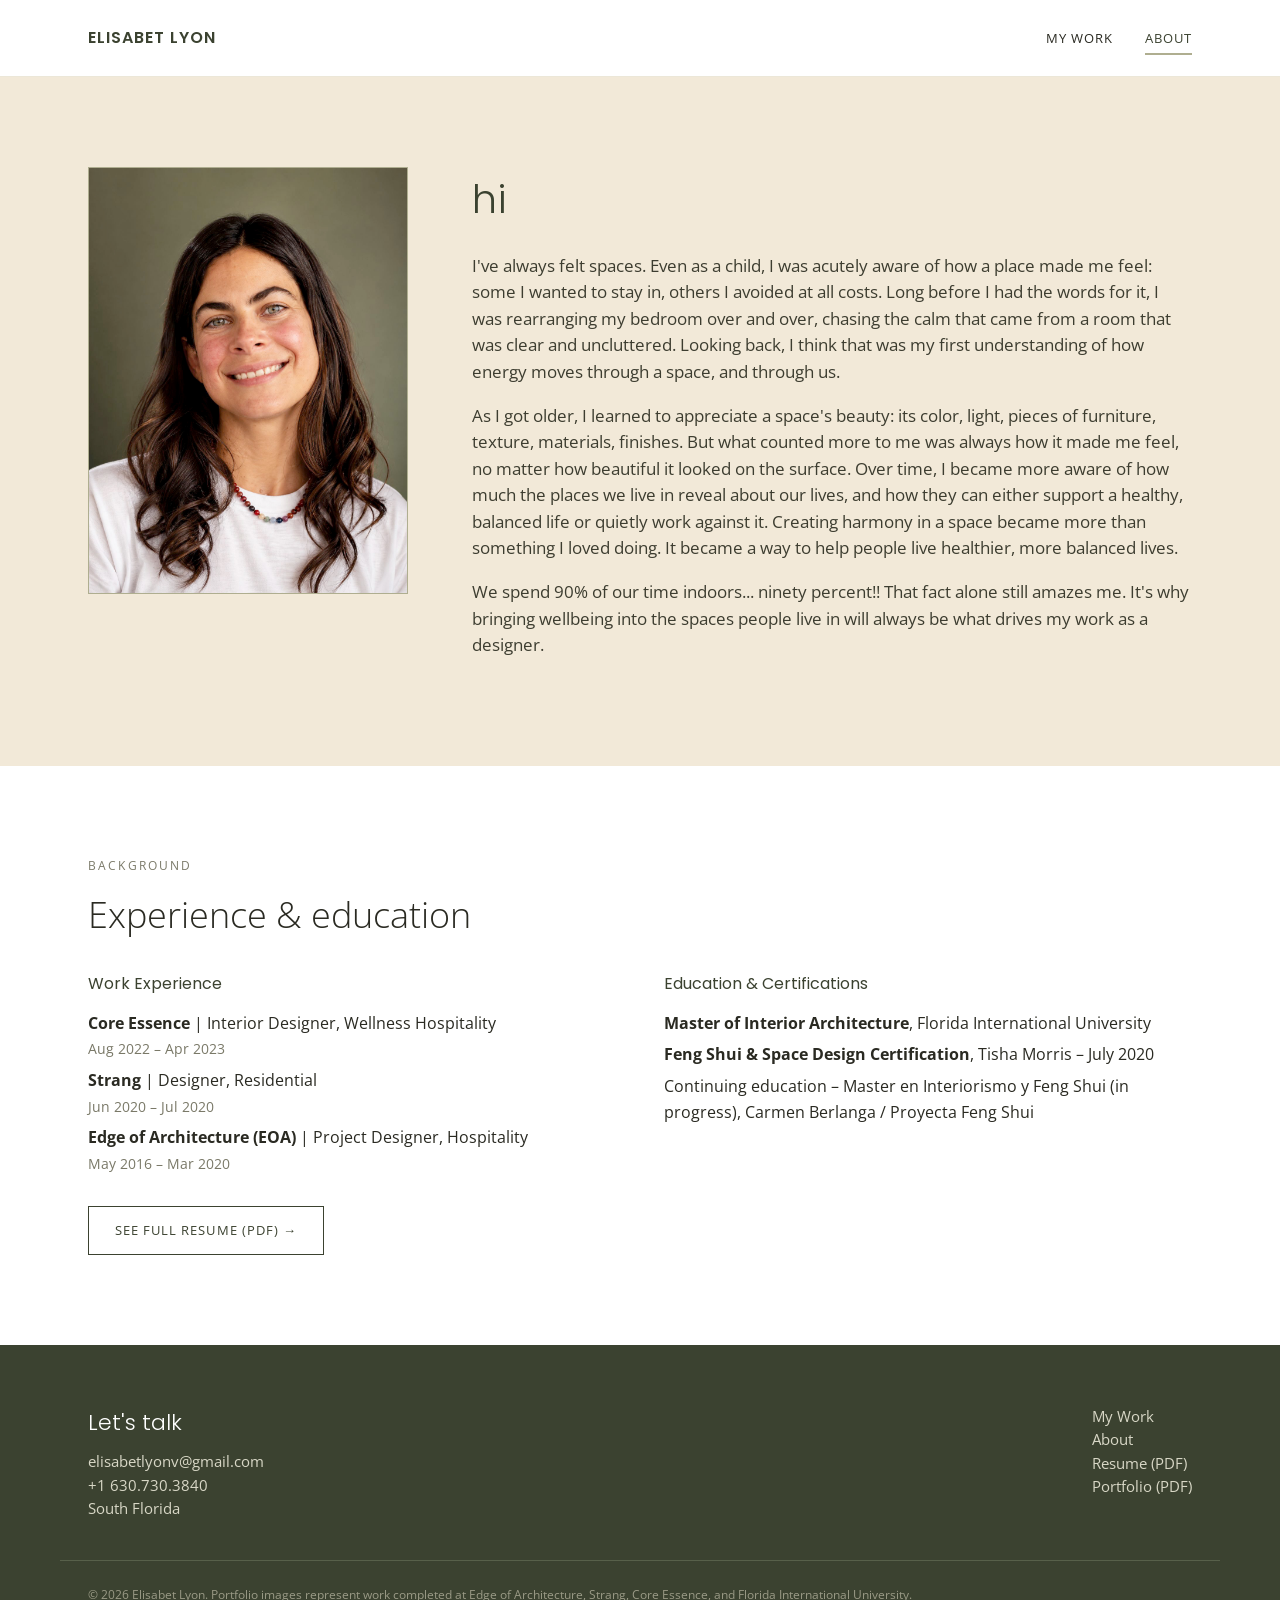
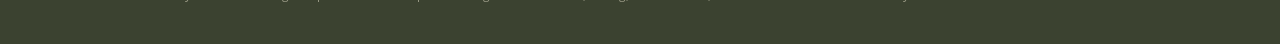
==== about.html @ 358c0ef6 "Publish portfolio website" ====
<!doctype html>
<html lang="en">
<head>
<meta charset="utf-8">
<meta name="viewport" content="width=device-width, initial-scale=1">
<title>About | Elisabet Lyon</title>
<meta name="description" content="About Elisabet Lyon: an interior designer shaped by a lifelong sensitivity to how spaces make people feel, with a wellness-focused design practice and a certification in Feng Shui & space design.">
<link rel="preconnect" href="https://fonts.googleapis.com">
<link rel="preconnect" href="https://fonts.gstatic.com" crossorigin>
<link href="https://fonts.googleapis.com/css2?family=Poppins:wght@300;400;500;600&family=Open+Sans:ital,wght@0,400;0,600;1,400&display=swap" rel="stylesheet">
<link rel="stylesheet" href="assets/css/style.css">
</head>
<body>

<header class="site-header">
  <div class="wrap">
    <a class="brand" href="index.html">ELISABET LYON</a>
    <nav class="site-nav">
      <ul>
        <li><a href="portfolio.html">My Work</a></li>
        <li><a href="about.html" class="active">About</a></li>
      </ul>
    </nav>
  </div>
</header>

<section class="about-full" style="background:var(--cream);">
  <div class="wrap grid">
    <img class="headshot" src="assets/images/headshot_about.jpg" alt="Elisabet Lyon, interior designer">
    <div>
      <div class="hi">hi</div>
      <p>I've always felt spaces. Even as a child, I was acutely aware of how a place made me feel: some I wanted to stay in, others I avoided at all costs. Long before I had the words for it, I was rearranging my bedroom over and over, chasing the calm that came from a room that was clear and uncluttered. Looking back, I think that was my first understanding of how energy moves through a space, and through us.</p>
      <p>As I got older, I learned to appreciate a space's beauty: its color, light, pieces of furniture, texture, materials, finishes. But what counted more to me was always how it made me feel, no matter how beautiful it looked on the surface. Over time, I became more aware of how much the places we live in reveal about our lives, and how they can either support a healthy, balanced life or quietly work against it. Creating harmony in a space became more than something I loved doing. It became a way to help people live healthier, more balanced lives.</p>
      <p>We spend 90% of our time indoors... ninety percent!! That fact alone still amazes me. It's why bringing wellbeing into the spaces people live in will always be what drives my work as a designer.</p>
    </div>
  </div>
</section>

<section>
  <div class="wrap">
    <div class="section-label">Background</div>
    <div class="section-title">Experience &amp; education</div>
    <div style="display:grid; grid-template-columns:1fr 1fr; gap:48px;">
      <div>
        <h3 style="font-size:16px; margin-bottom:14px;">Work Experience</h3>
        <p style="margin-bottom:6px;"><strong>Core Essence</strong> | Interior Designer, Wellness Hospitality<br><span style="color:var(--muted); font-size:14px;">Aug 2022 &ndash; Apr 2023</span></p>
        <p style="margin-bottom:6px;"><strong>Strang</strong> | Designer, Residential<br><span style="color:var(--muted); font-size:14px;">Jun 2020 &ndash; Jul 2020</span></p>
        <p><strong>Edge of Architecture (EOA)</strong> | Project Designer, Hospitality<br><span style="color:var(--muted); font-size:14px;">May 2016 &ndash; Mar 2020</span></p>
      </div>
      <div>
        <h3 style="font-size:16px; margin-bottom:14px;">Education &amp; Certifications</h3>
        <p style="margin-bottom:6px;"><strong>Master of Interior Architecture</strong>, Florida International University</p>
        <p style="margin-bottom:6px;"><strong>Feng Shui &amp; Space Design Certification</strong>, Tisha Morris &ndash; July 2020</p>
        <p>Continuing education &ndash; Master en Interiorismo y Feng Shui (in progress), Carmen Berlanga / Proyecta Feng Shui</p>
      </div>
    </div>
    <div style="margin-top:30px;">
      <a class="btn" style="border-color:var(--olive); color:var(--olive);" href="assets/Elisabet_Lyon_Resume.pdf" target="_blank">See full resume (PDF) &rarr;</a>
    </div>
  </div>
</section>

<footer class="site-footer">
  <div class="wrap grid">
    <div>
      <h3>Let's talk</h3>
      <div class="contact-line"><a href="https://mail.google.com/mail/?view=cm&amp;fs=1&amp;to=elisabetlyonv@gmail.com" target="_blank" rel="noopener">elisabetlyonv@gmail.com</a></div>
      <div class="contact-line">+1 630.730.3840</div>
      <div class="contact-line">South Florida</div>
    </div>
    <div>
      <div class="contact-line"><a href="portfolio.html">My Work</a></div>
      <div class="contact-line"><a href="about.html">About</a></div>
      <div class="contact-line"><a href="assets/Elisabet_Lyon_Resume.pdf" target="_blank">Resume (PDF)</a></div>
      <div class="contact-line"><a href="assets/Elisabet_Lyon_Portfolio_2026.pdf" target="_blank">Portfolio (PDF)</a></div>
    </div>
  </div>
  <div class="wrap copyright">&copy; 2026 Elisabet Lyon. Portfolio images represent work completed at Edge of Architecture, Strang, Core Essence, and Florida International University.</div>
</footer>

<script src="assets/js/main.js"></script>
</body>
</html>
---- assets/css/style.css ----
:root {
  --olive: #3b4230;
  --sage: #afae90;
  --cream: #f2e9d8;
  --text: #2a2a22;
  --muted: #7a7968;
  --white: #ffffff;
  --max-w: 1160px;
}

* { box-sizing: border-box; margin: 0; padding: 0; }

html { scroll-behavior: smooth; }

body {
  font-family: 'Open Sans', 'Segoe UI', sans-serif;
  color: var(--text);
  background: var(--white);
  line-height: 1.6;
  -webkit-font-smoothing: antialiased;
}

h1, h2, h3, .display {
  font-family: 'Poppins', sans-serif;
  font-weight: 400;
  color: var(--olive);
}

a { color: inherit; text-decoration: none; }

img { max-width: 100%; display: block; }

.wrap {
  max-width: var(--max-w);
  margin: 0 auto;
  padding: 0 28px;
}

/* Nav */
header.site-header {
  position: sticky;
  top: 0;
  background: rgba(255,255,255,0.94);
  backdrop-filter: blur(6px);
  z-index: 50;
  border-bottom: 1px solid #ece7d8;
}
header.site-header .wrap {
  display: flex;
  align-items: center;
  justify-content: space-between;
  height: 76px;
}
.brand {
  font-family: 'Poppins', sans-serif;
  font-weight: 600;
  letter-spacing: 0.06em;
  font-size: 16px;
  color: var(--olive);
}
nav.site-nav ul {
  list-style: none;
  display: flex;
  gap: 32px;
}
nav.site-nav a {
  font-size: 13px;
  letter-spacing: 0.08em;
  text-transform: uppercase;
  color: var(--text);
  padding: 6px 0;
  border-bottom: 2px solid transparent;
  transition: border-color .2s, color .2s;
}
nav.site-nav a:hover, nav.site-nav a.active {
  border-color: var(--sage);
  color: var(--olive);
}
.nav-toggle { display: none; }

/* Hero */
.hero {
  background: var(--olive);
  color: var(--white);
  padding: 110px 0 90px;
}
.hero .eyebrow {
  font-size: 13px;
  letter-spacing: 0.18em;
  text-transform: uppercase;
  color: #cfceb9;
  margin-bottom: 18px;
}
.hero h1 {
  color: var(--white);
  font-size: clamp(34px, 5vw, 56px);
  font-weight: 300;
  letter-spacing: 0.01em;
  line-height: 1.15;
  max-width: 780px;
}
.hero p.lede {
  margin-top: 22px;
  max-width: 620px;
  color: #d8d7c6;
  font-size: 17px;
  line-height: 1.7;
}
.hero .cta-row {
  margin-top: 36px;
  display: flex;
  gap: 16px;
  flex-wrap: wrap;
}
.btn {
  display: inline-block;
  padding: 13px 26px;
  font-size: 13px;
  letter-spacing: 0.08em;
  text-transform: uppercase;
  border: 1px solid var(--white);
  color: var(--white);
  transition: background .2s, color .2s;
}
.btn:hover { background: var(--white); color: var(--olive); }
.btn.solid {
  background: var(--sage);
  border-color: var(--sage);
  color: var(--olive);
}
.btn.solid:hover { background: var(--white); border-color: var(--white); }

/* Section basics */
section { padding: 90px 0; }
section.tight { padding: 60px 0; }
.section-label {
  font-size: 12px;
  letter-spacing: 0.18em;
  text-transform: uppercase;
  color: var(--muted);
  margin-bottom: 10px;
}
.section-title {
  font-size: clamp(26px, 3.4vw, 36px);
  font-weight: 300;
  margin-bottom: 28px;
}
.rule {
  width: 56px;
  height: 2px;
  background: var(--sage);
  margin: 18px 0 30px;
}

/* Intro / about preview on home */
.about-preview { background: var(--cream); }
.about-preview .grid {
  display: grid;
  grid-template-columns: 260px 1fr;
  gap: 56px;
  align-items: center;
}
.about-preview img.headshot {
  width: 100%;
  aspect-ratio: 1/1;
  object-fit: cover;
  border: 1px solid var(--sage);
}
.about-preview p { font-size: 16px; color: #3d3d30; margin-bottom: 14px; }

/* Work grid on home */
.work-grid {
  display: grid;
  grid-template-columns: repeat(3, 1fr);
  gap: 24px;
}
.work-card {
  position: relative;
  aspect-ratio: 4/3;
  overflow: hidden;
  background: #eee;
}
.work-card img {
  width: 100%; height: 100%; object-fit: cover;
  transition: transform .5s ease;
}
.work-card:hover img { transform: scale(1.06); }
.work-card .cap {
  position: absolute; left: 0; right: 0; bottom: 0;
  padding: 18px 20px;
  background: linear-gradient(to top, rgba(59,66,48,0.88), rgba(59,66,48,0));
  color: var(--white);
}
.work-card .cap .name { font-family: 'Poppins'; font-size: 15px; letter-spacing: 0.03em; }
.work-card .cap .loc { font-size: 12px; color: #d8d7c6; margin-top: 3px; }

/* Portfolio page project blocks */
.project-block { padding: 70px 0; border-top: 1px solid #ece7d8; }
.project-block:first-of-type { border-top: none; }
.project-head { max-width: 720px; margin-bottom: 30px; }
.project-head .firm {
  font-size: 12px; letter-spacing: 0.14em; text-transform: uppercase; color: var(--muted);
}
.project-head h2 { margin-top: 8px; font-size: 28px; font-weight: 400; }
.project-head .loc { color: var(--muted); font-size: 14px; margin-top: 4px; }
.project-head .role { color: #4a4a3f; font-size: 14px; margin-top: 10px; font-style: italic; }
.project-head p.concept { margin-top: 16px; font-size: 15.5px; color: #3d3d30; line-height: 1.75; }

/* Large, sequential project visuals (floor plan / FF&E / elevations / photography) */
.project-visuals { display: flex; flex-direction: column; gap: 54px; margin-top: 8px; }
.visual-group .vg-label {
  font-size: 12px; letter-spacing: 0.14em; text-transform: uppercase; color: var(--muted);
  margin-bottom: 16px;
}
.visual-group .vg-plan {
  display: block; width: 100%; max-width: 820px; margin: 0 auto;
  background: var(--white); border: 1px solid var(--sage); padding: 18px;
}
.visual-group .vg-plan.small { max-width: 560px; }
.visual-group .vg-plan img { width: 100%; height: auto; display: block; margin: 0 auto; }
.visual-group .vg-photos {
  display: grid; grid-template-columns: 1fr 1fr; gap: 20px;
}
.visual-group .vg-photos a { display: block; overflow: hidden; background: #eee; }
.visual-group .vg-photos img {
  width: 100%; height: 100%; object-fit: cover; aspect-ratio: 4/3;
  transition: transform .5s ease;
}
.visual-group .vg-photos a:hover img { transform: scale(1.04); }
.visual-group .vg-photos a.lead { grid-column: 1 / -1; }
.visual-group .vg-photos a.lead img { aspect-ratio: 16/9; }
@media (max-width: 620px) {
  .visual-group .vg-photos { grid-template-columns: 1fr; }
  .visual-group .vg-plan { padding: 16px; }
}

/* About page */
.about-full .grid {
  display: grid;
  grid-template-columns: 320px 1fr;
  gap: 64px;
}
.about-full img.headshot {
  width: 100%;
  aspect-ratio: 3/4;
  object-fit: cover;
  border: 1px solid var(--sage);
}
.about-full p { font-size: 16.5px; color: #3d3d30; margin-bottom: 18px; }
.about-full .hi { font-family: 'Poppins'; font-weight: 300; font-size: 40px; color: var(--olive); margin-bottom: 22px; }

/* Contact / footer */
footer.site-footer {
  background: var(--olive);
  color: var(--white);
  padding: 60px 0 40px;
}
footer.site-footer .grid {
  display: flex;
  justify-content: space-between;
  flex-wrap: wrap;
  gap: 30px;
}
footer.site-footer h3 { color: var(--white); font-weight: 300; font-size: 22px; margin-bottom: 10px; }
footer.site-footer .contact-line { color: #d8d7c6; font-size: 14.5px; }
footer.site-footer .contact-line a:hover { color: var(--sage); }
footer.site-footer .copyright {
  margin-top: 40px;
  padding-top: 24px;
  border-top: 1px solid #57604a;
  font-size: 12px;
  color: #9a9a86;
}

/* Lightbox */
.lightbox {
  position: fixed; inset: 0; background: rgba(30,32,24,0.94);
  display: none; align-items: center; justify-content: center;
  z-index: 200; padding: 40px;
}
.lightbox.open { display: flex; }
.lightbox img { max-width: 100%; max-height: 90vh; }
.lightbox .close {
  position: absolute; top: 24px; right: 32px;
  color: var(--white); font-size: 28px; cursor: pointer;
  font-family: 'Poppins';
  z-index: 5;
}
.lightbox .lb-nav {
  position: absolute; top: 64px; bottom: 0;
  display: flex; align-items: center;
  width: 80px; font-size: 42px; color: var(--white);
  cursor: pointer; user-select: none;
  opacity: 0.7; transition: opacity .2s;
}
.lightbox .lb-nav:hover { opacity: 1; }
.lightbox .lb-prev { left: 0; justify-content: flex-start; padding-left: 18px; }
.lightbox .lb-next { right: 0; justify-content: flex-end; padding-right: 18px; }
.lightbox .lb-counter {
  position: absolute; bottom: 22px; left: 0; right: 0;
  text-align: center; color: #d8d7c6; font-size: 12px;
  letter-spacing: 0.1em;
}
@media (max-width: 620px) {
  .lightbox .lb-nav { width: 50px; font-size: 30px; }
}

/* Project detail page (single project, carousel) */
.back-link {
  display: inline-block;
  font-size: 12px;
  letter-spacing: 0.12em;
  text-transform: uppercase;
  color: var(--muted);
  margin-bottom: 30px;
  transition: color .2s;
}
.back-link:hover { color: var(--olive); }
.project-head h1 {
  margin-top: 8px;
  font-size: clamp(26px, 3.2vw, 34px);
  font-weight: 400;
}
.project-head .concept-label { margin-top: 26px; }

.carousel {
  display: flex;
  align-items: center;
  gap: 14px;
  margin-top: 44px;
}
.car-frame {
  position: relative;
  flex: 1;
  aspect-ratio: 16/10;
  background: var(--white);
  overflow: hidden;
  cursor: zoom-in;
}
.car-frame img {
  width: 100%; height: 100%; object-fit: contain;
}
.car-tag {
  position: absolute; left: 0; bottom: 0;
  padding: 10px 16px;
  background: var(--cream);
  color: var(--olive);
  font-size: 12px; letter-spacing: 0.12em; text-transform: uppercase;
}
.car-arrow {
  flex: none;
  width: 44px; height: 44px;
  border: 1px solid var(--sage);
  background: var(--white);
  color: var(--olive);
  font-size: 22px;
  line-height: 1;
  cursor: pointer;
  transition: background .2s, color .2s;
}
.car-arrow:hover { background: var(--olive); color: var(--white); }
.car-counter {
  margin-top: 14px;
  font-size: 12px; letter-spacing: 0.1em;
  color: var(--muted);
  text-align: center;
}

/* Prev / next project switcher */
.project-switch {
  border-top: 1px solid #ece7d8;
  display: flex;
  align-items: center;
  justify-content: space-between;
}
.project-switch a {
  display: flex;
  align-items: center;
  gap: 12px;
  padding: 30px 0;
  font-size: 13px;
  letter-spacing: 0.1em;
  text-transform: uppercase;
  color: var(--text);
  transition: color .2s;
  max-width: 46%;
}
.project-switch a:hover { color: var(--olive); }
.project-switch .ps-next { margin-left: auto; text-align: right; justify-content: flex-end; }
.project-switch .ps-arrow { font-size: 20px; color: var(--sage); flex: none; }
@media (max-width: 620px) {
  .carousel { gap: 8px; }
  .car-arrow { width: 34px; height: 34px; font-size: 17px; }
  .project-switch a { font-size: 11px; }
  .project-switch .ps-name { display: none; }
}

/* Responsive */
@media (max-width: 860px) {
  .about-preview .grid, .about-full .grid { grid-template-columns: 1fr; }
  .about-full img.headshot { max-width: 280px; aspect-ratio: 1/1; }
  .work-grid { grid-template-columns: repeat(2, 1fr); }
}
@media (max-width: 620px) {
  nav.site-nav ul { gap: 14px; }
  nav.site-nav a { font-size: 10.5px; }
  .work-grid { grid-template-columns: 1fr; }
  .hero { padding: 80px 0 60px; }
  section { padding: 60px 0; }
}
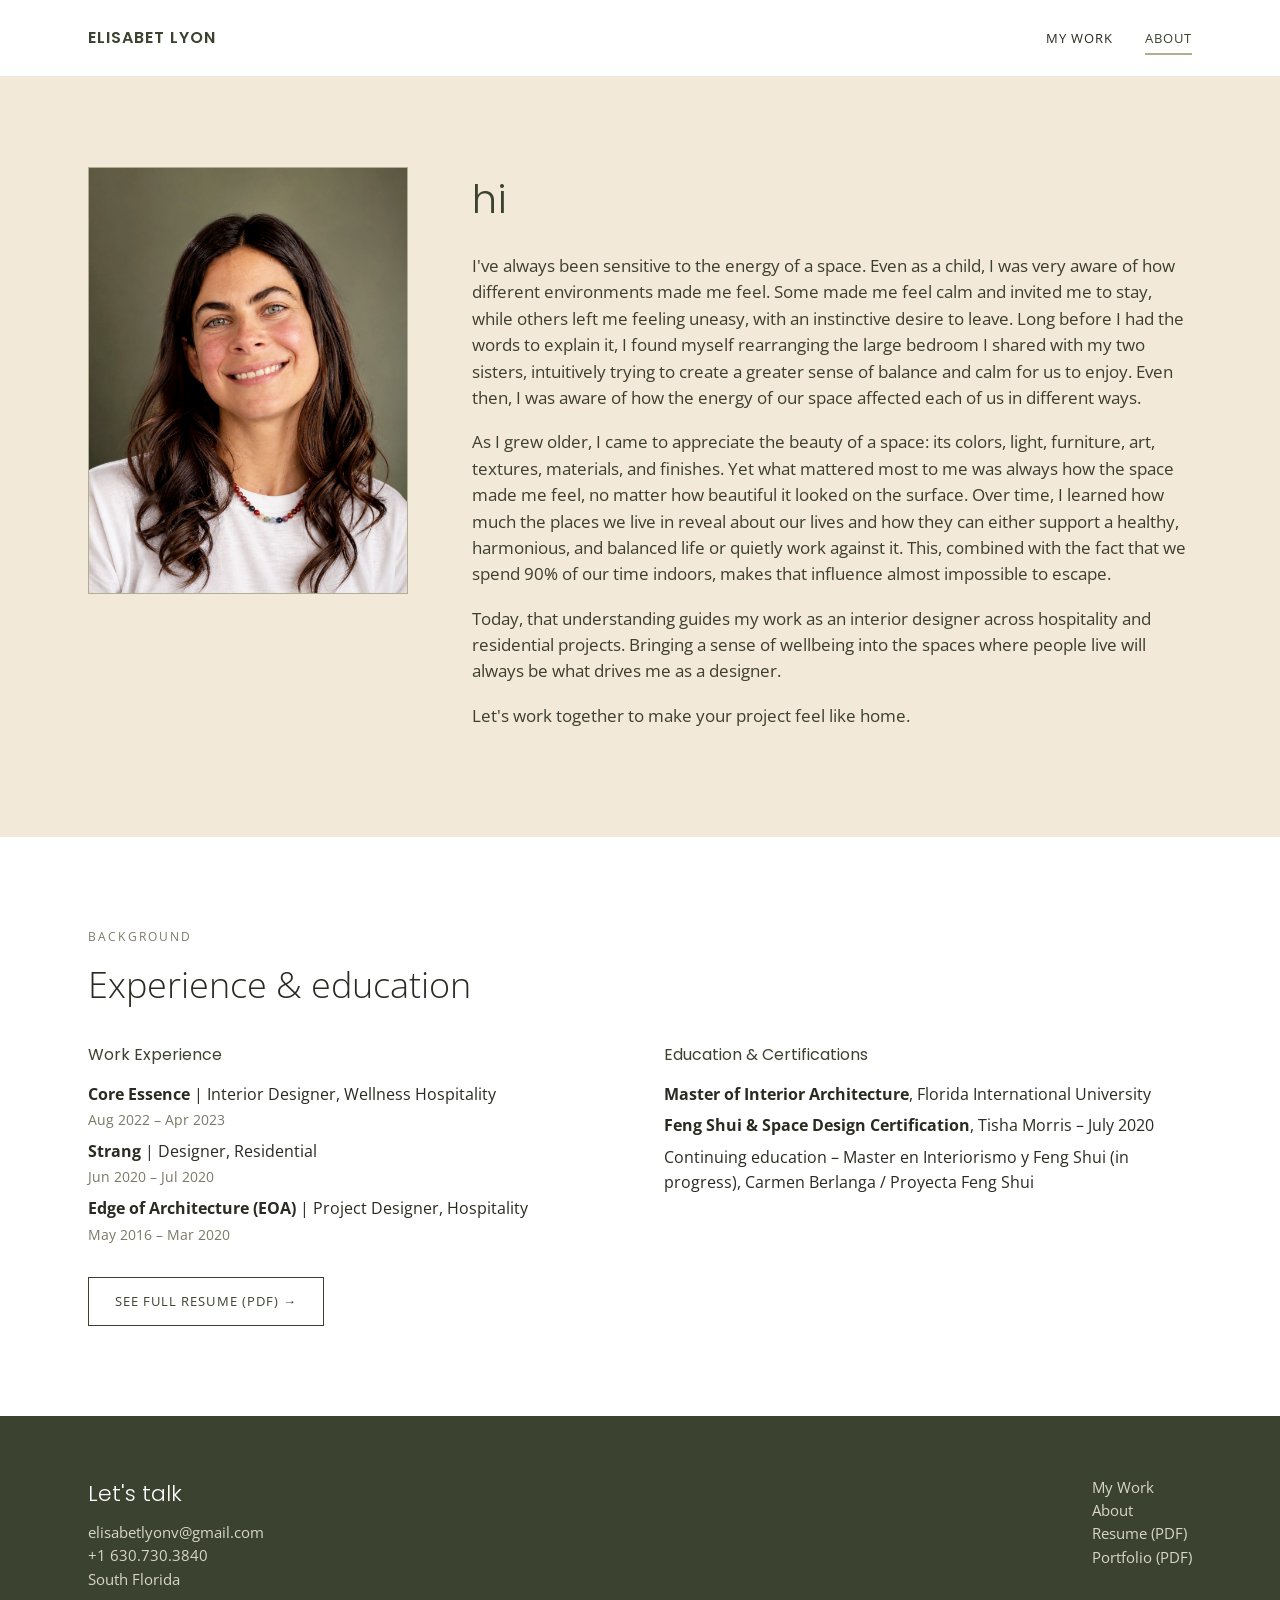
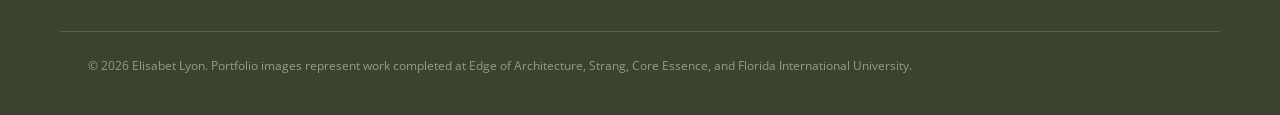
==== commit b6d04f38: "Update About page bio" ====
--- a/about.html
+++ b/about.html
@@ -29,9 +29,10 @@
     <img class="headshot" src="assets/images/headshot_about.jpg" alt="Elisabet Lyon, interior designer">
     <div>
       <div class="hi">hi</div>
-      <p>I've always felt spaces. Even as a child, I was acutely aware of how a place made me feel: some I wanted to stay in, others I avoided at all costs. Long before I had the words for it, I was rearranging my bedroom over and over, chasing the calm that came from a room that was clear and uncluttered. Looking back, I think that was my first understanding of how energy moves through a space, and through us.</p>
-      <p>As I got older, I learned to appreciate a space's beauty: its color, light, pieces of furniture, texture, materials, finishes. But what counted more to me was always how it made me feel, no matter how beautiful it looked on the surface. Over time, I became more aware of how much the places we live in reveal about our lives, and how they can either support a healthy, balanced life or quietly work against it. Creating harmony in a space became more than something I loved doing. It became a way to help people live healthier, more balanced lives.</p>
-      <p>We spend 90% of our time indoors... ninety percent!! That fact alone still amazes me. It's why bringing wellbeing into the spaces people live in will always be what drives my work as a designer.</p>
+      <p>I've always been sensitive to the energy of a space. Even as a child, I was very aware of how different environments made me feel. Some made me feel calm and invited me to stay, while others left me feeling uneasy, with an instinctive desire to leave. Long before I had the words to explain it, I found myself rearranging the large bedroom I shared with my two sisters, intuitively trying to create a greater sense of balance and calm for us to enjoy. Even then, I was aware of how the energy of our space affected each of us in different ways.</p>
+      <p>As I grew older, I came to appreciate the beauty of a space: its colors, light, furniture, art, textures, materials, and finishes. Yet what mattered most to me was always how the space made me feel, no matter how beautiful it looked on the surface. Over time, I learned how much the places we live in reveal about our lives and how they can either support a healthy, harmonious, and balanced life or quietly work against it. This, combined with the fact that we spend 90% of our time indoors, makes that influence almost impossible to escape.</p>
+      <p>Today, that understanding guides my work as an interior designer across hospitality and residential projects. Bringing a sense of wellbeing into the spaces where people live will always be what drives me as a designer.</p>
+      <p>Let's work together to make your project feel like home.</p>
     </div>
   </div>
 </section>
